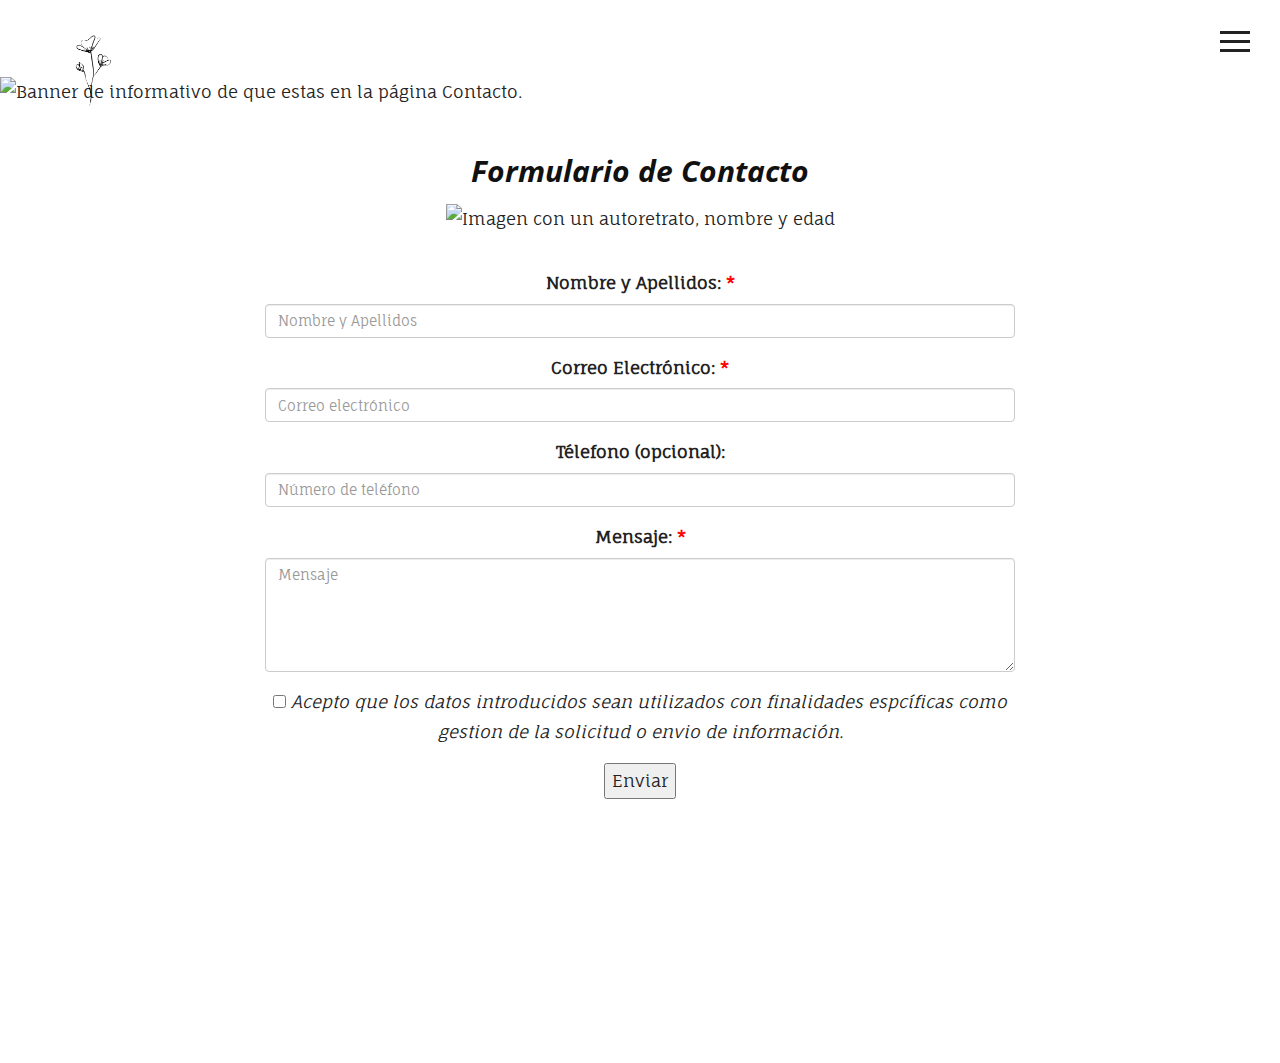
==== contacto.html @ e2f7f74f "Add files via upload" ====
<!DOCTYPE html>
<html lang="es">
   <head>
      <meta charset="utf-8">
      <meta http-equiv="X-UA-Compatible" content="IE=edge">
      <meta name="viewport" content="width=device-width, initial-scale=1">
      <meta name="description" content="Un portafolio profesional con mis mejores trabajos y proyectos.">
      <meta name="Paula Ey Aguilar" content="Página de contacto">
<meta name="title" content="Paula Ey Aguilar - Portfolio profesional ">
<meta name="description" content="Un portafolio profesional con mis mejores trabajos y proyectos.">
<meta name="keywords" content="Fotografía, Cortometrajes, Portfolio, Creativo, Alicante, Valencia, Madrid, Comunicación, Periodismo ">
<meta name="robots" content="index, follow">
<meta http-equiv="Content-Type" content="text/html; charset=utf-8">
<meta name="language" content="Spanish">
<meta name="revisit-after" content="30 days">
<meta name="author" content="Paula Ey Aguilar ">
      <title>Paula Ey Aguilar - Contacto</title>
      <!-- Css -->
      <link href="css/bootstrap.css" rel="stylesheet">
      <link href="css/style.css" rel="stylesheet">
<link rel="icon" href="img/favicon.png" type="image/png">
   </head>
<img class="img-responsive margin-top-45" src="img/BANNER4.png" alt="Banner de informativo de que estas en la página Contacto.">
   <body>
<center> 
<br>
 <p><i><b><h2>Formulario de Contacto</h2></b></i></p>
 <div class="container">
      <div class="row">
 <div class="texto">
              </div>
         <div class="col-md-20">
<img src="img/6.png" alt="Imagen con un autoretrato, nombre y edad"img width="200" height="auto"</div>
   <div class="container">
         </div>
      </div>
      <div class="row margin-top-20">
         <div class="col-md-20">
      </div>
<div class="col-md-12">
      <!-- Formulario de contacto -->
      <div class="col-md--20">
         <div class="col-md-8 col-md-offset-2">
            <form action="enviar.php" method="post">
               <!-- Campo para el nombre -->
               <div class="form-group">
                  <label for="nombre">Nombre y Apellidos: <span class="obligatorio"style="color: red;">*</span></label>
                  <input type="text" class="form-control" id="nombre" name="nombre":required placeholder="Nombre y Apellidos"> </div>

               <!-- Campo para el correo electrónico -->
               <div class="form-group">
                  <label for="email">Correo Electrónico: <span class="obligatorio"style="color: red;">*</span> </label>
                  <input type="email" class="form-control" id="email" name="email" required placeholder="Correo electrónico">
 </div>

               <!-- Campo para el Télefono (opcional)-->
               <div class="form-group">
                  <label for="datos">Télefono (opcional):</label>
                  <input type="telefon" class="form-control" id="télefono" name="teléfono"rows="5" required placeholder="Número de teléfono"></textarea>
               </div>
               <!-- Campo para el mensaje -->
               <div class="form-group">
                  <label for="mensaje">Mensaje: <span class="obligatorio" style="color: red;">*</span> </label>
                  <textarea class="form-control" id="mensaje" name="Mensaje" rows="5" required placeholder="Mensaje"></textarea>
              
</textarea>
	</div>
	<div class="form-group">
		<input type="checkbox" required><i> Acepto que los datos introducidos sean utilizados con finalidades espcíficas como gestion de la solicitud o envio de información.</i>
	</div>
           
               <!-- Botón de envío -->
               <div class="text-center">
                  <button type="submit" class="btn-enviar">Enviar</button>
               </div>
            </form>
         </div>
</section>
      <nav class="navbar navbar-default color-fill navbar-fixed-top">
         <div class="col-md-12">
            <div class="nav">
               <button class="btn-nav">
               <span class="icon-bar top"></span>
               <span class="icon-bar middle"></span>
               <span class="icon-bar bottom"></span>
               </button>
            </div>
            <a class="navbar-brand" href="index.html">
            <img class="logo" src="img/logo.png" alt="logo">
            </a>
            <div class="nav-content hideNav hidden">
               <ul class="nav-list vcenter">
                  <li class="nav-item"><a class="item-anchor" href="index.html">Inicio</a></li>
                  <li class="nav-item"><a class="item-anchor" href="sobre mi.html">Sobre mi </a></li>
                  <li class="nav-item"><a class="item-anchor" href="portfolio.html">Portfolio</a></li>
<li class="nav-item"><a class="item-anchor" href="cortometrajes.html">Cortometrajes</a></li>
                  <li class="nav-item"><a class="item-anchor" href="contacto.html">Contacto</a></li>
               </ul>
            </div>
         </div>
      </nav>
      <section>
         <div class="container">
            <div class="row">
               <div class="col-md-12">
                        </div>
            </div>
            <div class="row margin-top-45">
               <div class="col-md-12">
               
               </div>
            </div>
         </div>
         </div>
      </section>
      <!-- script -->
      <script src="js/jquery.js"></script>
      <script src="js/bootstrap.min.js"></script>
      <script src="js/modernizr.js"></script>
      <script src="js/script.js"></script>
   </body>
</html>
---- css/style.css ----
@import url(https://fonts.googleapis.com/css?family=Open+Sans:400,300);
@import 'https://fonts.googleapis.com/css?family=Fauna+One';

/*---------- Global Style ----------*/

body {
    color: #222;
    font-family: 'Fauna One', serif;
    font-size: 17px;
    line-height: 1.8!important;
}
html {
    overflow-x: hidden;
}
h1,
h2,
h3,
h4,
h5,
h6 {
    font-family: 'Open Sans', sans-serif;
    font-weight: 200;
    color: #111;
    line-height: 1.5em;
    margin-top: 0;
}
p {
    font-family: 'Fauna One', serif;
    font-weight: 300;
    margin-top: 1px;
}
p,
ul,
li {
    color: #666;
}
section {
    padding-top: 185px;
    padding-bottom: 185px;
}
.no-gutter {
    padding-right: 0;
    padding-left: 0;
}
a,
a:link {
    color: #666;
}
a:hover,
a:focus,
a:visited {
    color: #666;
    text-decoration: none;
}
.vcenter {
    position: relative;
    top: 50%;
    transform: translateY(-50%);
    -webkit-transform: translateY(-50%);
    -ms-transform: translateY(-50%);
}
.fill {
    height: 100vh;
}
.margin-top-05 {
    margin-top: 0.5em;
}
.margin-top-10 {
    margin-top: 1.0em;
}
.margin-top-15 {
    margin-top: 1.5em;
}
.margin-top-20 {
    margin-top: 2.0em;
}
.margin-top-25 {
    margin-top: 2.5em;
}
.margin-top-30 {
    margin-top: 3.0em;
}
.margin-top-35 {
    margin-top: 3.5em;
}
.margin-top-40 {
    margin-top: 4.0em;
}
.margin-top-45 {
    margin-top: 4.5em;
}

/*---------- Navbar ----------*/

.nav {
    position: relative;
    width: auto;
    display: inline-block;
    border: none;
    float: right;
    z-index: 99999;
}
.navbar-fixed-top {
    padding-top: 10px;
}
.navbar-brand {
    padding-top: 25px;
}
.navbar-brand > img {
    max-width: 127px;
    z-index: 9999;
}
@media (max-width: 768px) {
    .navbar-brand {
        padding-left: 0px;
    }
}
.navbar-default {
    background-color: transparent;
    border-color: transparent;
}
.navbar-default.color-fill {
    background-color: #fff;
    border-color: transparent;
}
.btn-nav {
    background: transparent;
    border: none;
    padding: 15px;
    -webkit-transition: all .5s ease;
    -moz-transition: all .5s ease;
    -ms-transition: all .5s ease;
    -o-transition: all .5s ease;
    transition: all .5s ease;
    cursor: pointer;
    z-index: 99999;
}
@media (max-width: 768px) {
    .btn-nav {
        padding: 15px 0;
    }
}
.btn-nav:focus {
    outline: 0;
}
.icon-bar {
    display: block;
    margin: 6px 0;
    width: 30px;
    height: 3px;
    background-color: #222;
}
.icon-bar.inverted {
    background-color: #fff;
}
@media (max-width: 992px) {
    .icon-bar.inverted {
        background-color: #222;
    }
}
.opaque {
    background-color: #fff!important;
}
.btn-nav:hover .icon-bar {
    -webkit-transition: all 1s ease;
    -moz-transition: all 1s ease;
    -ms-transition: all 1s ease;
    -o-transition: all 1s ease;
    transition: all 1s ease;
    background-color: #555;
}
.nav-content {
    position: fixed;
    top: -100%;
    bottom: 0;
    left: 0;
    right: 0;
    background-color: rgba(255, 255, 255, 1);
    display: block;
    height: 100%;
    z-index: 9;
}
.nav-list {
    list-style: none;
    padding: 0;
    position: relative;
}
.item-anchor {
    color: #fff;
    font-size: 30px;
    font-weight: 100;
    position: relative;
    text-decoration: none;
    padding: 10px;
}
.item-anchor:hover,
.item-anchor:focus {
    color: #ffffff;
    -webkit-transition: all 1s ease;
    -moz-transition: all 1s ease;
    -ms-transition: all 1s ease;
    -o-transition: all 1s ease;
    transition: all 1s ease;
}
.item-anchor:hover:after,
.item-anchor:focus:after {
    width: 100%;
    background: #f7f7f7;
    -webkit-transition: all 1s ease;
    -moz-transition: all 1s ease;
    -ms-transition: all 1s ease;
    -o-transition: all 1s ease;
    transition: all 1s ease;
}
.nav-item {
    font-family: 'Open Sans', sans-serif;
    margin: 10px auto;
    text-align: center;
    color: #222;
}
.nav-item a:link,
.nav-item a:hover,
.nav-item a:focus {
    color: #222;
}
.nav-item a:hover,
.nav-item a:focus {
    border-bottom: 2px solid #222;
}
.animated {
    display: block;
    margin: 0 auto;
}
.animated:hover .icon-bar,
.animated:focus .icon-bar {
    background-color: #fff;
}
.animated:focus {
    cursor: pointer;
    z-index: 9999;
}
.middle {
    margin: 0 auto;
}
.icon-bar {
    -webkit-transition: all .7s ease;
    -moz-transition: all .7s ease;
    -ms-transition: all .7s ease;
    -o-transition: all .7s ease;
    transition: all .7s ease;
    z-index: 999999;
}
.animated .icon-bar {
    z-index: 999999;
    background-color: #222!important;
}
.animated .top {
    -webkit-transform: translateY(7px) rotateZ(45deg);
    -moz-transform: translateY(7px) rotateZ(45deg);
    -ms-transform: translateY(7px) rotateZ(45deg);
    -o-transform: translateY(7px) rotateZ(45deg);
    transform: translateY(7px) rotateZ(45deg);
}
.animated .bottom {
    -webkit-transform: translateY(-11px) rotateZ(-45deg);
    -moz-transform: translateY(-11px) rotateZ(-45deg);
    -ms-transform: translateY(-11px) rotateZ(-45deg);
    -o-transform: translateY(-11px) rotateZ(-45deg);
    transform: translateY(-11px) rotateZ(-45deg);
}
.animated .middle {
    width: 0;
}
@keyframes showNav {
    from {
        top: -100%;
    }
    to {
        top: 0;
    }
}
@-webkit-keyframes showNav {
    from {
        top: -100%;
    }
    to {
        top: 0;
    }
}
@-moz-keyframes showNav {
    from {
        top: -100%;
    }
    to {
        top: 0;
    }
}
@-o-keyframes showNav {
    from {
        top: -100%;
    }
    to {
        top: 0;
    }
}
.showNav {
    -webkit-animation: showNav 1s ease forwards;
    -moz-animation: showNav 1s ease forwards;
    -o-animation: showNav 1s ease forwards;
    animation: showNav 1s ease forwards;
}
@keyframes hideNav {
    from {
        top: 0;
    }
    to {
        top: -100%;
    }
}
@-webkit-keyframes hideNav {
    from {
        top: 0;
    }
    to {
        top: -100%;
    }
}
@-moz-keyframes hideNav {
    from {
        top: 0;
    }
    to {
        top: -100%;
    }
}
@-o-keyframes hideNav {
    from {
        top: 0;
    }
    to {
        top: -100%;
    }
}
.hideNav {
    -webkit-animation: hideNav 1s ease forwards;
    -moz-animation: hideNav 1s ease forwards;
    -o-animation: hideNav 1s ease forwards;
    animation: hideNav 1s ease forwards;
}
.hidden {
    display: none;
}

/*---------- Menu Icon Animation ----------*/

.navbar-toggle * {
    -ms-transition: all 0.4s ease;
    -webkit-transition: all 0.4s ease;
    -moz-transition: all 0.4s ease;
    -o-transition: all 0.4s ease;
    transition: all 0.4s ease;
}
.navbar-toggle {
    border: medium none;
    border-radius: 0;
    color: #fff;
    cursor: pointer;
    height: 50px;
    padding: 16px;
    width: 50px;
    float: right;
    margin-top: 0px;
    margin-bottom: 0px;
}
.navbar-default .navbar-toggle:hover,
.navbar-default .navbar-toggle:focus {
    background-color: #fff;
}
.navbar-default .navbar-toggle,
.navbar-default .navbar-collapse,
.navbar-default .navbar-form {
    border-color: #fff;
}
.navbar-toggle span {
    width: 25px;
    height: 3px;
    margin-bottom: 5px;
    background-color: #222;
    display: block;
}
.navbar-toggle span.bar1 {
    -ms-transform: rotate(45deg);
    -webkit-transform: rotate(45deg);
    -moz-transform: rotate(45deg);
    -o-transform: rotate(45deg);
    transform: rotate(45deg);
    -ms-transform-origin: 1px 3px;
    -webkit-transform-origin: 1px 3px;
    -moz-transform-origin: 1px 3px;
    -o-transform-origin: 1px 3px;
    transform-origin: 1px 3px;
    width: 31px;
}
.navbar-toggle span.bar2 {
    -ms-transform: rotate(-360deg) scale(0);
    -webkit-transform: rotate(-360deg) scale(0);
    -moz-transform: rotate(-360deg) scale(0);
    -o-transform: rotate(-360deg) scale(0);
    transform: rotate(-360deg) scale(0);
}
.navbar-toggle span.bar3 {
    -ms-transform: rotate(-45deg);
    -webkit-transform: rotate(-45deg);
    transform: rotate(-45deg);
    -ms-transform-origin: 8px 2px;
    -webkit-transform-origin: 8px 2px;
    transform-origin: 8px 2px;
    width: 31px;
}
.navbar-toggle.collapsed span.bar1,
.navbar-toggle.collapsed span.bar2,
.navbar-toggle.collapsed span.bar3,
.navbar-toggle.collapsed span.bar4 {
    -ms-transform: none;
    -webkit-transform: none;
    transform: none;
    width: 30px;
}

/*---------- Header ----------*/

#header {
    height: 50%;
    margin: 0 auto;
    position: relative;
    color: #fff;
    text-align: center;
    background-size: cover;
}
#headslide {
    position: relative;
}
#headslide .img-responsive,
#headslide .thumbnail > img,
#headslide .thumbnail a > img,
#headslide .carousel-inner > .item > img,
#headslide .carousel-inner > .item > a > img {
    height: 100vh;
    max-width: none;
    object-fit: cover;
    width: 100%;
}
#header h1,
#header p {
    color: #fff;
}
#header h1 {
    font-size: 3.5em;
}
#header p {
    font-size: 1.5em;
}

/*---------- Portfolio ----------*/

#portfolio {
    padding-top: 185px;
}
.background-image-holder {
    background-attachment: scroll;
    background-clip: border-box;
    background-origin: padding-box;
    background-position: 50% 50% !important;
    background-repeat: repeat;
    background-size: cover !important;
    height: 100%;
    left: 0;
    top: 0;
    transition: all 0.3s ease 0s;
    width: 100%;
    z-index: 1;
}
.background-image {
    height: 100%;
    width: 100%;
    object-fit: cover;
}
.square-thumbs li {
    height: 285px;
}
.lightbox-grid li {
    padding: 8px;
    float: left;
    opacity: 1;
    transition: all 0.3s ease 0s;
}
@media (max-width: 992px) {
    .lightbox-grid li  {
        padding: 8px 0;
    }
}
.lightbox-grid,
.lightbox-grid ul,
.lightbox-grid li {
    overflow: hidden;
    position: relative;
}
.portfolio-sorting {
    padding-left: 15px;
    font-family: 'Open Sans', sans-serif;
}
.portfolio-sorting li a:hover,
.portfolio-sorting li a.active {
    border-bottom: 2px solid #222;
}
.portfolio-item {
    margin-bottom: 30px;
}
.item {
    height: 100vh;
}
.item img {
    width: 100%;
    height: 100vh!important;
    object-fit: cover;
}
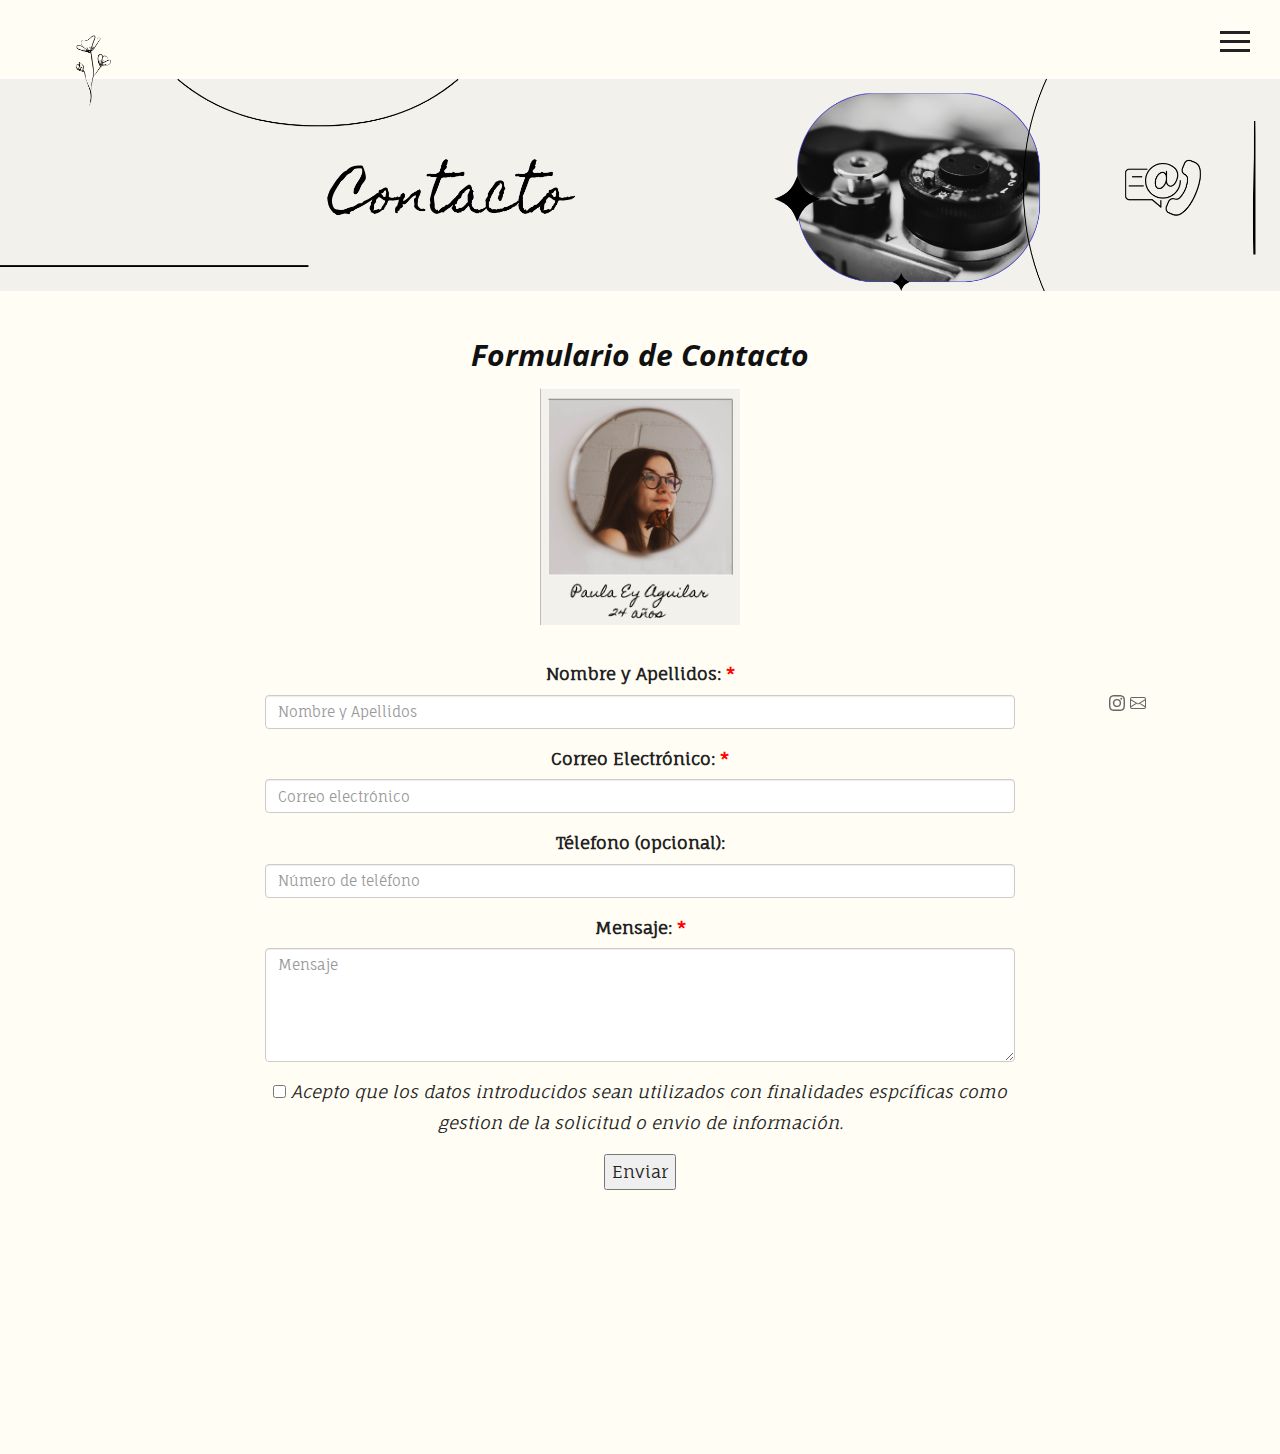
==== commit 68c7686d: "Add files via upload" ====
--- a/contacto.html
+++ b/contacto.html
@@ -14,6 +14,8 @@
 <meta name="language" content="Spanish">
 <meta name="revisit-after" content="30 days">
 <meta name="author" content="Paula Ey Aguilar ">
+
+</script>
       <title>Paula Ey Aguilar - Contacto</title>
       <!-- Css -->
       <link href="css/bootstrap.css" rel="stylesheet">
@@ -75,6 +77,16 @@
                </div>
             </form>
          </div>
+		 <br>
+		 </a>
+		 <a href="https://www.instagram.com/Pauuu_27/" target="_blank">
+   <svg xmlns="http://www.w3.org/2000/svg" width="16" height="16" fill="currentColor" class="bi bi-instagram" viewBox="0 0 16 16" >
+  <path d="M8 0C5.829 0 5.556.01 4.703.048 3.85.088 3.269.222 2.76.42a3.9 3.9 0 0 0-1.417.923A3.9 3.9 0 0 0 .42 2.76C.222 3.268.087 3.85.048 4.7.01 5.555 0 5.827 0 8.001c0 2.172.01 2.444.048 3.297.04.852.174 1.433.372 1.942.205.526.478.972.923 1.417.444.445.89.719 1.416.923.51.198 1.09.333 1.942.372C5.555 15.99 5.827 16 8 16s2.444-.01 3.298-.048c.851-.04 1.434-.174 1.943-.372a3.9 3.9 0 0 0 1.416-.923c.445-.445.718-.891.923-1.417.197-.509.332-1.09.372-1.942C15.99 10.445 16 10.173 16 8s-.01-2.445-.048-3.299c-.04-.851-.175-1.433-.372-1.941a3.9 3.9 0 0 0-.923-1.417A3.9 3.9 0 0 0 13.24.42c-.51-.198-1.092-.333-1.943-.372C10.443.01 10.172 0 7.998 0zm-.717 1.442h.718c2.136 0 2.389.007 3.232.046.78.035 1.204.166 1.486.275.373.145.64.319.92.599s.453.546.598.92c.11.281.24.705.275 1.485.039.843.047 1.096.047 3.231s-.008 2.389-.047 3.232c-.035.78-.166 1.203-.275 1.485a2.5 2.5 0 0 1-.599.919c-.28.28-.546.453-.92.598-.28.11-.704.24-1.485.276-.843.038-1.096.047-3.232.047s-2.39-.009-3.233-.047c-.78-.036-1.203-.166-1.485-.276a2.5 2.5 0 0 1-.92-.598 2.5 2.5 0 0 1-.6-.92c-.109-.281-.24-.705-.275-1.485-.038-.843-.046-1.096-.046-3.233s.008-2.388.046-3.231c.036-.78.166-1.204.276-1.486.145-.373.319-.64.599-.92s.546-.453.92-.598c.282-.11.705-.24 1.485-.276.738-.034 1.024-.044 2.515-.045zm4.988 1.328a.96.96 0 1 0 0 1.92.96.96 0 0 0 0-1.92m-4.27 1.122a4.109 4.109 0 1 0 0 8.217 4.109 4.109 0 0 0 0-8.217m0 1.441a2.667 2.667 0 1 1 0 5.334 2.667 2.667 0 0 1 0-5.334"/>
+</svg>
+<a href="mailto:Paula10273@gmail.com" target="_blank">
+<svg xmlns="http://www.w3.org/2000/svg" width="16" height="16" fill="currentColor" class="bi bi-envelope" viewBox="0 0 16 16">
+  <path d="M0 4a2 2 0 0 1 2-2h12a2 2 0 0 1 2 2v8a2 2 0 0 1-2 2H2a2 2 0 0 1-2-2zm2-1a1 1 0 0 0-1 1v.217l7 4.2 7-4.2V4a1 1 0 0 0-1-1zm13 2.383-4.708 2.825L15 11.105zm-.034 6.876-5.64-3.471L8 9.583l-1.326-.795-5.64 3.47A1 1 0 0 0 2 13h12a1 1 0 0 0 .966-.741M1 11.105l4.708-2.897L1 5.383z"/>
+</svg>
 </section>
       <nav class="navbar navbar-default color-fill navbar-fixed-top">
          <div class="col-md-12">
--- a/css/style.css
+++ b/css/style.css
@@ -8,6 +8,7 @@
     font-family: 'Fauna One', serif;
     font-size: 17px;
     line-height: 1.8!important;
+background-color: #fffdf4;
 }
 html {
     overflow-x: hidden;
@@ -120,8 +121,8 @@
     border-color: transparent;
 }
 .navbar-default.color-fill {
-    background-color: #fff;
-    border-color: transparent;
+    background-color: #fffdf4;
+    border-color: #fffdf4;
 }
 .btn-nav {
     background: transparent;
@@ -175,7 +176,7 @@
     bottom: 0;
     left: 0;
     right: 0;
-    background-color: rgba(255, 255, 255, 1);
+    background-color: #fffdf4;
     display: block;
     height: 100%;
     z-index: 9;
@@ -195,7 +196,7 @@
 }
 .item-anchor:hover,
 .item-anchor:focus {
-    color: #ffffff;
+    color: #960018;
     -webkit-transition: all 1s ease;
     -moz-transition: all 1s ease;
     -ms-transition: all 1s ease;
@@ -205,7 +206,7 @@
 .item-anchor:hover:after,
 .item-anchor:focus:after {
     width: 100%;
-    background: #f7f7f7;
+    background: ##960018;
     -webkit-transition: all 1s ease;
     -moz-transition: all 1s ease;
     -ms-transition: all 1s ease;
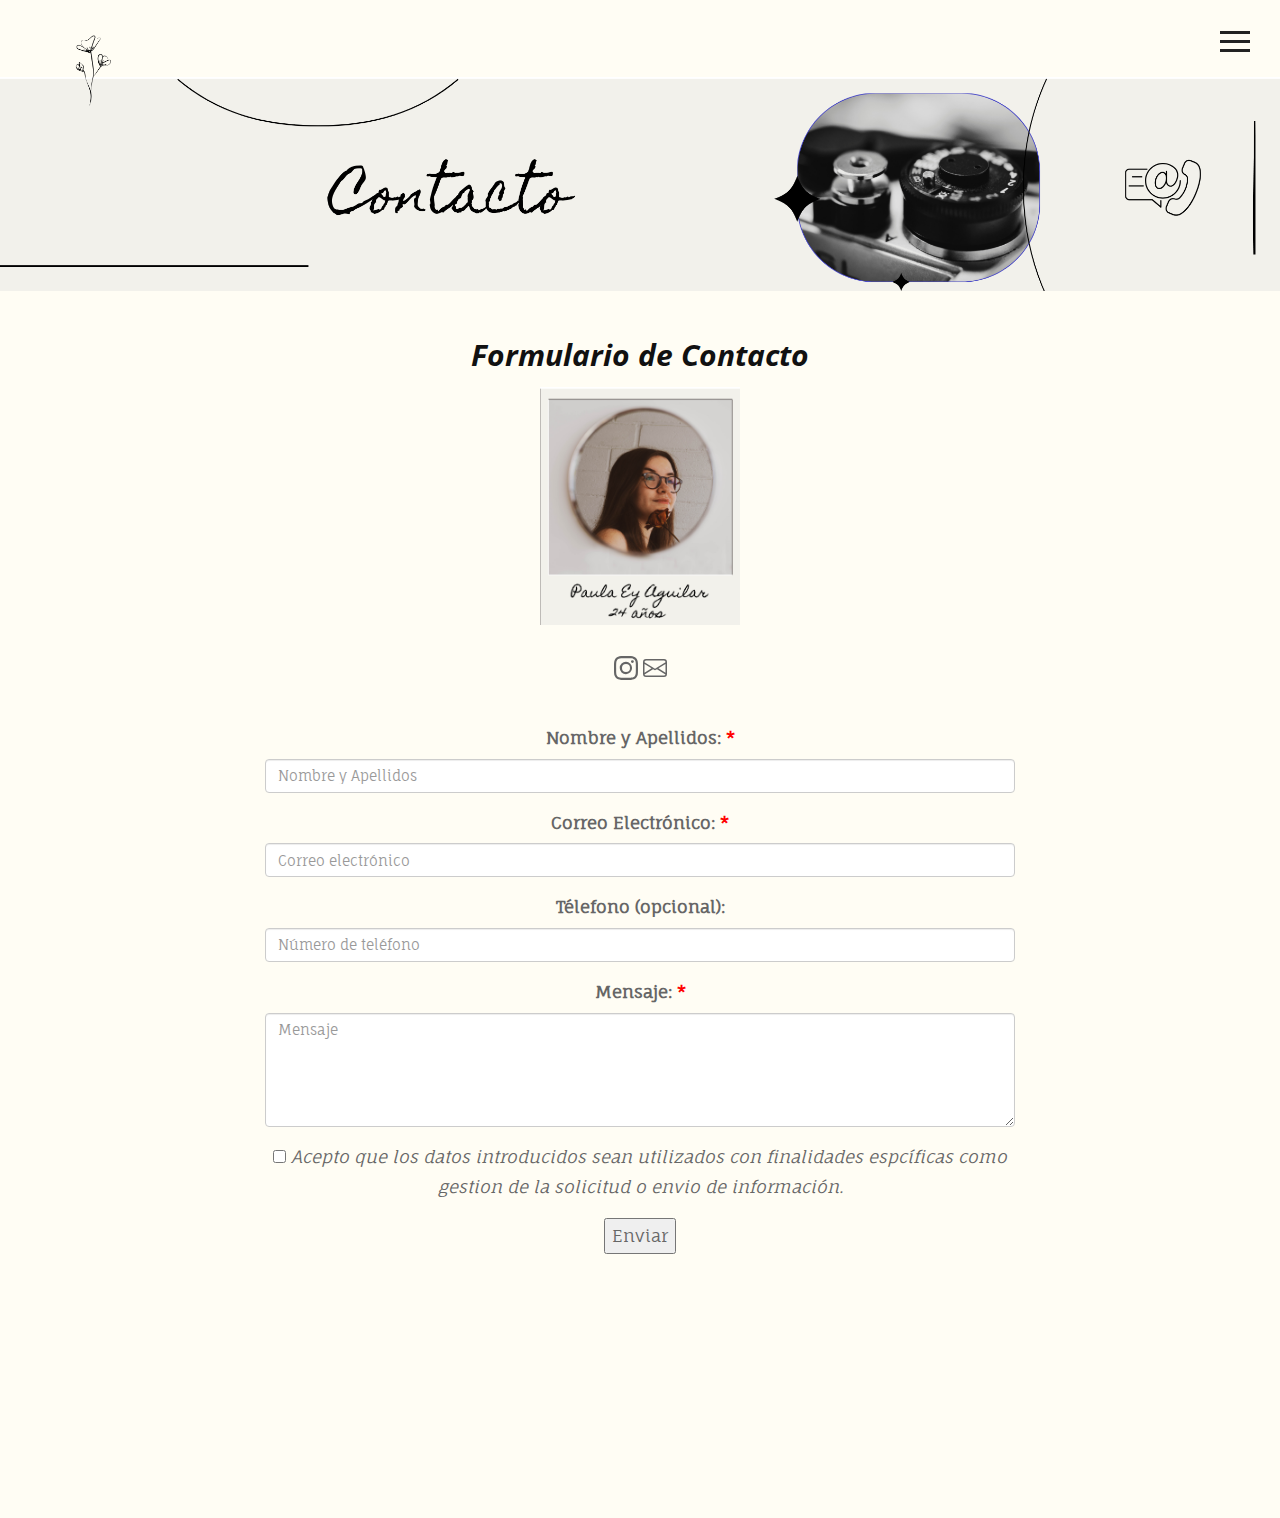
==== commit bf3b302a: "Add files via upload" ====
--- a/contacto.html
+++ b/contacto.html
@@ -10,7 +10,7 @@
 <meta name="description" content="Un portafolio profesional con mis mejores trabajos y proyectos.">
 <meta name="keywords" content="Fotografía, Cortometrajes, Portfolio, Creativo, Alicante, Valencia, Madrid, Comunicación, Periodismo ">
 <meta name="robots" content="index, follow">
-<meta http-equiv="Content-Type" content="text/html; charset=utf-8">
+<meta "Content-Type" content="text/html; charset=utf-8">
 <meta name="language" content="Spanish">
 <meta name="revisit-after" content="30 days">
 <meta name="author" content="Paula Ey Aguilar ">
@@ -27,6 +27,7 @@
 <center> 
 <br>
  <p><i><b><h2>Formulario de Contacto</h2></b></i></p>
+ 
  <div class="container">
       <div class="row">
  <div class="texto">
@@ -36,6 +37,15 @@
    <div class="container">
          </div>
       </div>
+	  <br>
+	  			 <a href="https://www.instagram.com/Pauuu_27/" target="_blank">
+   <svg xmlns="http://www.w3.org/2000/svg" width="24" height="24" fill="currentColor" class="bi bi-instagram" viewBox="0 0 16 16" >
+  <path d="M8 0C5.829 0 5.556.01 4.703.048 3.85.088 3.269.222 2.76.42a3.9 3.9 0 0 0-1.417.923A3.9 3.9 0 0 0 .42 2.76C.222 3.268.087 3.85.048 4.7.01 5.555 0 5.827 0 8.001c0 2.172.01 2.444.048 3.297.04.852.174 1.433.372 1.942.205.526.478.972.923 1.417.444.445.89.719 1.416.923.51.198 1.09.333 1.942.372C5.555 15.99 5.827 16 8 16s2.444-.01 3.298-.048c.851-.04 1.434-.174 1.943-.372a3.9 3.9 0 0 0 1.416-.923c.445-.445.718-.891.923-1.417.197-.509.332-1.09.372-1.942C15.99 10.445 16 10.173 16 8s-.01-2.445-.048-3.299c-.04-.851-.175-1.433-.372-1.941a3.9 3.9 0 0 0-.923-1.417A3.9 3.9 0 0 0 13.24.42c-.51-.198-1.092-.333-1.943-.372C10.443.01 10.172 0 7.998 0zm-.717 1.442h.718c2.136 0 2.389.007 3.232.046.78.035 1.204.166 1.486.275.373.145.64.319.92.599s.453.546.598.92c.11.281.24.705.275 1.485.039.843.047 1.096.047 3.231s-.008 2.389-.047 3.232c-.035.78-.166 1.203-.275 1.485a2.5 2.5 0 0 1-.599.919c-.28.28-.546.453-.92.598-.28.11-.704.24-1.485.276-.843.038-1.096.047-3.232.047s-2.39-.009-3.233-.047c-.78-.036-1.203-.166-1.485-.276a2.5 2.5 0 0 1-.92-.598 2.5 2.5 0 0 1-.6-.92c-.109-.281-.24-.705-.275-1.485-.038-.843-.046-1.096-.046-3.233s.008-2.388.046-3.231c.036-.78.166-1.204.276-1.486.145-.373.319-.64.599-.92s.546-.453.92-.598c.282-.11.705-.24 1.485-.276.738-.034 1.024-.044 2.515-.045zm4.988 1.328a.96.96 0 1 0 0 1.92.96.96 0 0 0 0-1.92m-4.27 1.122a4.109 4.109 0 1 0 0 8.217 4.109 4.109 0 0 0 0-8.217m0 1.441a2.667 2.667 0 1 1 0 5.334 2.667 2.667 0 0 1 0-5.334"/>
+</svg>
+<a href="mailto:Paula10273@gmail.com" target="_blank">
+<svg xmlns="http://www.w3.org/2000/svg" width="24" height="24" fill="currentColor" class="bi bi-envelope" viewBox="0 0 16 16">
+  <path d="M0 4a2 2 0 0 1 2-2h12a2 2 0 0 1 2 2v8a2 2 0 0 1-2 2H2a2 2 0 0 1-2-2zm2-1a1 1 0 0 0-1 1v.217l7 4.2 7-4.2V4a1 1 0 0 0-1-1zm13 2.383-4.708 2.825L15 11.105zm-.034 6.876-5.64-3.471L8 9.583l-1.326-.795-5.64 3.47A1 1 0 0 0 2 13h12a1 1 0 0 0 .966-.741M1 11.105l4.708-2.897L1 5.383z"/>
+</svg>
       <div class="row margin-top-20">
          <div class="col-md-20">
       </div>
@@ -79,15 +89,7 @@
          </div>
 		 <br>
 		 </a>
-		 <a href="https://www.instagram.com/Pauuu_27/" target="_blank">
-   <svg xmlns="http://www.w3.org/2000/svg" width="16" height="16" fill="currentColor" class="bi bi-instagram" viewBox="0 0 16 16" >
-  <path d="M8 0C5.829 0 5.556.01 4.703.048 3.85.088 3.269.222 2.76.42a3.9 3.9 0 0 0-1.417.923A3.9 3.9 0 0 0 .42 2.76C.222 3.268.087 3.85.048 4.7.01 5.555 0 5.827 0 8.001c0 2.172.01 2.444.048 3.297.04.852.174 1.433.372 1.942.205.526.478.972.923 1.417.444.445.89.719 1.416.923.51.198 1.09.333 1.942.372C5.555 15.99 5.827 16 8 16s2.444-.01 3.298-.048c.851-.04 1.434-.174 1.943-.372a3.9 3.9 0 0 0 1.416-.923c.445-.445.718-.891.923-1.417.197-.509.332-1.09.372-1.942C15.99 10.445 16 10.173 16 8s-.01-2.445-.048-3.299c-.04-.851-.175-1.433-.372-1.941a3.9 3.9 0 0 0-.923-1.417A3.9 3.9 0 0 0 13.24.42c-.51-.198-1.092-.333-1.943-.372C10.443.01 10.172 0 7.998 0zm-.717 1.442h.718c2.136 0 2.389.007 3.232.046.78.035 1.204.166 1.486.275.373.145.64.319.92.599s.453.546.598.92c.11.281.24.705.275 1.485.039.843.047 1.096.047 3.231s-.008 2.389-.047 3.232c-.035.78-.166 1.203-.275 1.485a2.5 2.5 0 0 1-.599.919c-.28.28-.546.453-.92.598-.28.11-.704.24-1.485.276-.843.038-1.096.047-3.232.047s-2.39-.009-3.233-.047c-.78-.036-1.203-.166-1.485-.276a2.5 2.5 0 0 1-.92-.598 2.5 2.5 0 0 1-.6-.92c-.109-.281-.24-.705-.275-1.485-.038-.843-.046-1.096-.046-3.233s.008-2.388.046-3.231c.036-.78.166-1.204.276-1.486.145-.373.319-.64.599-.92s.546-.453.92-.598c.282-.11.705-.24 1.485-.276.738-.034 1.024-.044 2.515-.045zm4.988 1.328a.96.96 0 1 0 0 1.92.96.96 0 0 0 0-1.92m-4.27 1.122a4.109 4.109 0 1 0 0 8.217 4.109 4.109 0 0 0 0-8.217m0 1.441a2.667 2.667 0 1 1 0 5.334 2.667 2.667 0 0 1 0-5.334"/>
-</svg>
-<a href="mailto:Paula10273@gmail.com" target="_blank">
-<svg xmlns="http://www.w3.org/2000/svg" width="16" height="16" fill="currentColor" class="bi bi-envelope" viewBox="0 0 16 16">
-  <path d="M0 4a2 2 0 0 1 2-2h12a2 2 0 0 1 2 2v8a2 2 0 0 1-2 2H2a2 2 0 0 1-2-2zm2-1a1 1 0 0 0-1 1v.217l7 4.2 7-4.2V4a1 1 0 0 0-1-1zm13 2.383-4.708 2.825L15 11.105zm-.034 6.876-5.64-3.471L8 9.583l-1.326-.795-5.64 3.47A1 1 0 0 0 2 13h12a1 1 0 0 0 .966-.741M1 11.105l4.708-2.897L1 5.383z"/>
-</svg>
-</section>
+
       <nav class="navbar navbar-default color-fill navbar-fixed-top">
          <div class="col-md-12">
             <div class="nav">
@@ -103,7 +105,7 @@
             <div class="nav-content hideNav hidden">
                <ul class="nav-list vcenter">
                   <li class="nav-item"><a class="item-anchor" href="index.html">Inicio</a></li>
-                  <li class="nav-item"><a class="item-anchor" href="sobre mi.html">Sobre mi </a></li>
+                  <li class="nav-item"><a class="item-anchor" href="sobremi.html">Sobre mi </a></li>
                   <li class="nav-item"><a class="item-anchor" href="portfolio.html">Portfolio</a></li>
 <li class="nav-item"><a class="item-anchor" href="cortometrajes.html">Cortometrajes</a></li>
                   <li class="nav-item"><a class="item-anchor" href="contacto.html">Contacto</a></li>
--- a/css/style.css
+++ b/css/style.css
@@ -222,11 +222,11 @@
 .nav-item a:link,
 .nav-item a:hover,
 .nav-item a:focus {
-    color: #222;
+    color: #960018;
 }
 .nav-item a:hover,
 .nav-item a:focus {
-    border-bottom: 2px solid #222;
+    border-bottom: 2px solid #960018;
 }
 .animated {
     display: block;
@@ -495,9 +495,15 @@
     opacity: 1;
     transition: all 0.3s ease 0s;
 }
-@media (max-width: 992px) {
-    .lightbox-grid li  {
-        padding: 8px 0;
+@media (max-width: 768px) {
+    .navbar-brand {
+        padding: 10px 0;
+    }
+    .nav-item {
+        margin: 5px auto;
+    }
+}
+
     }
 }
 .lightbox-grid,
@@ -516,6 +522,7 @@
 }
 .portfolio-item {
     margin-bottom: 30px;
+
 }
 .item {
     height: 100vh;
